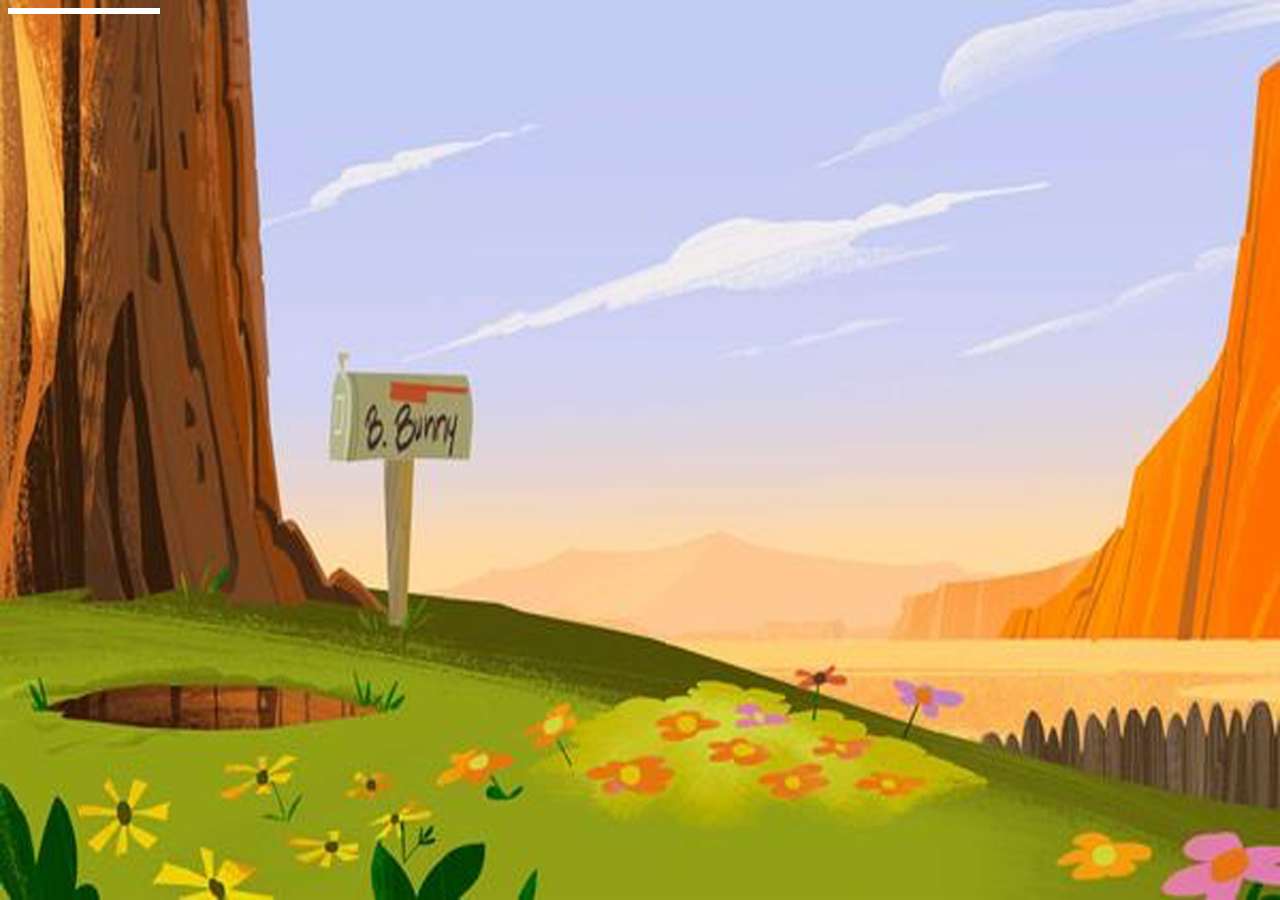
==== index.html @ 56e3a151 "Add margin between char cards.  Cards lose classes when moved" ====
<!DOCUMENT>
<html lang=en>
<head>
<link rel="stylesheet" href="https://maxcdn.bootstrapcdn.com/bootstrap/4.0.0-beta/css/bootstrap.min.css" integrity="sha384-/Y6pD6FV/Vv2HJnA6t+vslU6fwYXjCFtcEpHbNJ0lyAFsXTsjBbfaDjzALeQsN6M" crossorigin="anonymous">
<link rel ="stylesheet" href="assets/css/style.css">
<title>RPG</title>
</head>
<body>
        <script
        src="https://code.jquery.com/jquery-3.2.1.js"
        integrity="sha256-DZAnKJ/6XZ9si04Hgrsxu/8s717jcIzLy3oi35EouyE="
        crossorigin="anonymous"></script>

    <div class = "row">
        <div class ="col col-md-9" id = "left">
            <div class = "row" id = "row1">
                    <div class = "box0" id = "box00">
                    </div>
                    <div class = "box0" id = "box01">
                    </div>
                    <div class = "box0" id = "box02">
                    </div>
                    <div class = "box0" id = "box03">
                    </div>                                                                                                                  
            </div>
            <div class = "row" id = "row1">
                    <div class = "box1" id = "box10">
                    </div>  
                    <div class = "box1" id = "box11">
                    </div>
                    <div class = "box1" id = "box12">
                    </div>                                                       
                    <div class = "box1" id = "box13">
                    </div>                                                       
                    </div>
            <div class = "row" id = "row1">
                    <div class = "box2" id = "box20">
                    </div>
                    <div class = "box2" id = "box21">
                    </div>
                    <div class = "box2" id = "box22">
                    </div>                                                       
                    <div class = "box2" id = "box23">
                    </div>                                                       
                    </div>
                                </div>

        <div class ="col col-md-3" id = "right">
            <div class = "box3" id = "box33">
            </div>                                                       
    </div>
    </div>
    <script type="text/javascript" src="assets/javascript/game.js"></script>
    
</body>
</html>
---- assets/css/style.css ----
body {
    background-image: url( "../images/Wiki-background.jpg");
    background-size: 100% 100%;
}

.char {
    height: 128px;
    background-color: white;
    border: 2px solid black;
}

.box0 {
/   /* background-color: white;
    border: 3px solid black;
    color: black;  */
    padding: 0px 3px;
}
.box1 {
    /* background-color: red;
    border: 3px solid green;
    color: green; */
    padding: 0px 3px;
}
.box2 {
    /* background-color: black;
   border: 3px solid white;
    color: white; */
    padding: 0px 3px;
}
#box33{
    background-color: black;
    padding: 0px 3px;
    color: white;
    border: 3px solid white;
    width: 140px;
}

p{
    padding: 0px;
    text-align: center;
}
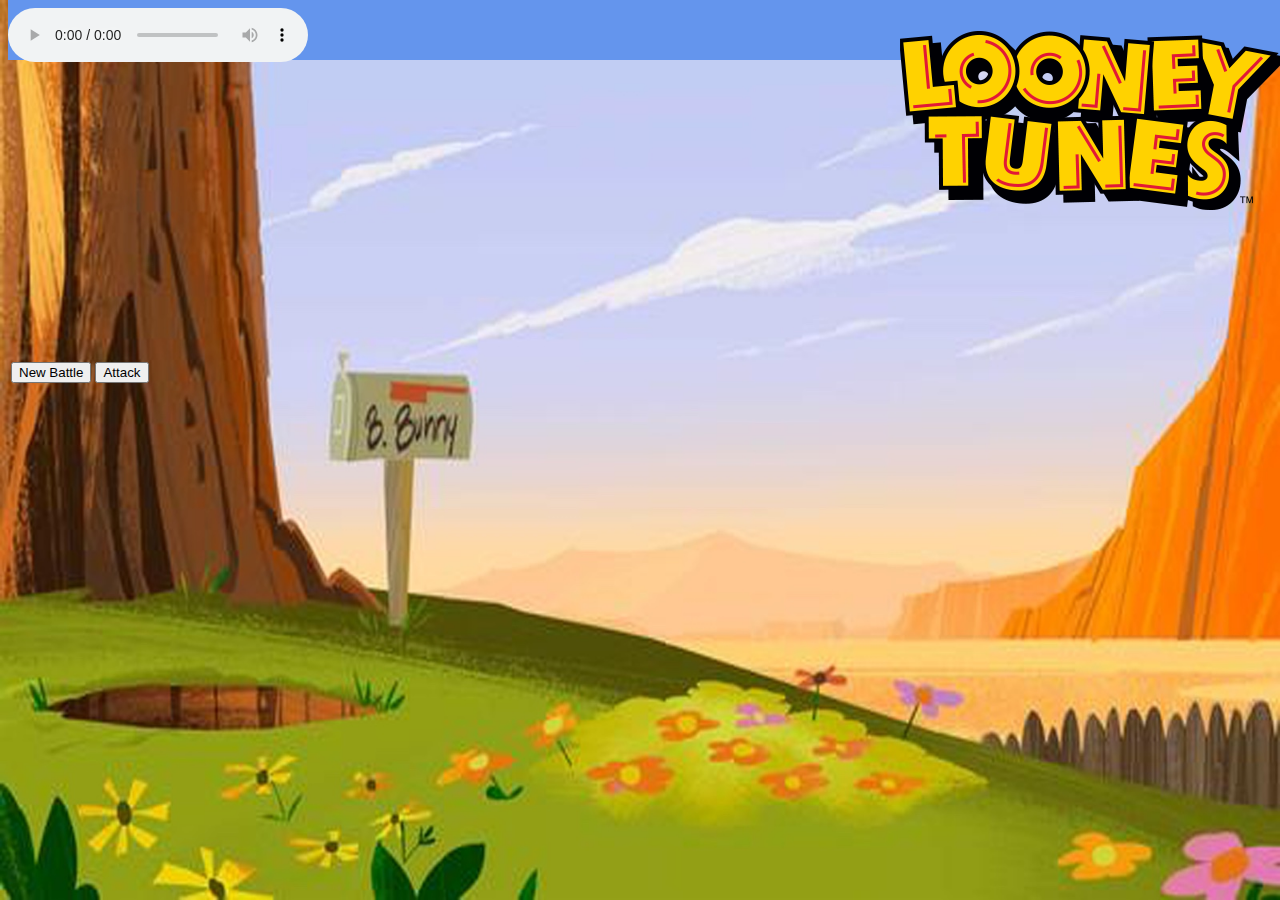
==== commit 8e7d6d97: "Add looney tunes music and title; Add functioning 'new battle' button" ====
--- a/index.html
+++ b/index.html
@@ -10,7 +10,16 @@
         src="https://code.jquery.com/jquery-3.2.1.js"
         integrity="sha256-DZAnKJ/6XZ9si04Hgrsxu/8s717jcIzLy3oi35EouyE="
         crossorigin="anonymous"></script>
+<header>  
+        <!-- <img src = "assets/images/looney-tunes.png" alt = "Looney Tunes" /> -->
+        <img src = "assets/images/show-logo-looneyTunes.png" alt = "Looney Tunes" />
+        <!-- <img src = "assets/images/Title_image.png" alt = "Looney Tunes" /> -->
+</header>
 
+<audio controls>
+        <source src="C:\Users\dhmof\Desktop\bootcamp\HomeWork\3week\RPG\RPGame\assets\images\looney_tunes_opening2.mp3" type="audio/mp3">
+      Looney tunes music
+</audio>
     <div class = "row">
         <div class ="col col-md-9" id = "left">
             <div class = "row" id = "row1">
@@ -43,11 +52,17 @@
                     <div class = "box2" id = "box23">
                     </div>                                                       
                     </div>
-                                </div>
+                </div>
 
         <div class ="col col-md-3" id = "right">
             <div class = "box3" id = "box33">
-            </div>                                                       
+                    <form>
+                        <button class= "btn btn-primary" id = "newbattle">New Battle</button>
+                        <button class= "btn btn-warning" id = "attack"> Attack</button>
+                    </form>
+                    <p id = "health"></p>
+                    <p id = "stats"></p>
+                </div>                                                       
     </div>
     </div>
     <script type="text/javascript" src="assets/javascript/game.js"></script>
--- a/assets/css/style.css
+++ b/assets/css/style.css
@@ -3,6 +3,18 @@
     background-size: 100% 100%;
 }
 
+header {
+    width: 100%;
+    height: 60px;
+    position: fixed;
+    top: 0px;
+    background-color: Cornflowerblue;
+    color: white;
+    text-shadow: 2px 2px black;
+    font-size: 36px;
+    text-align: right;
+    image-rendering: right;
+}   
 .char {
     height: 128px;
     background-color: white;
@@ -10,29 +22,24 @@
 }
 
 .box0 {
-/   /* background-color: white;
-    border: 3px solid black;
-    color: black;  */
     padding: 0px 3px;
 }
 .box1 {
-    /* background-color: red;
-    border: 3px solid green;
-    color: green; */
     padding: 0px 3px;
 }
 .box2 {
-    /* background-color: black;
-   border: 3px solid white;
-    color: white; */
     padding: 0px 3px;
+
+
 }
 #box33{
-    background-color: black;
+    position: relative;
+    top: 300px;
+    /* background-color: black;
+    border: 3px solid white;
+    width: 140px; */
     padding: 0px 3px;
     color: white;
-    border: 3px solid white;
-    width: 140px;
 }
 
 p{
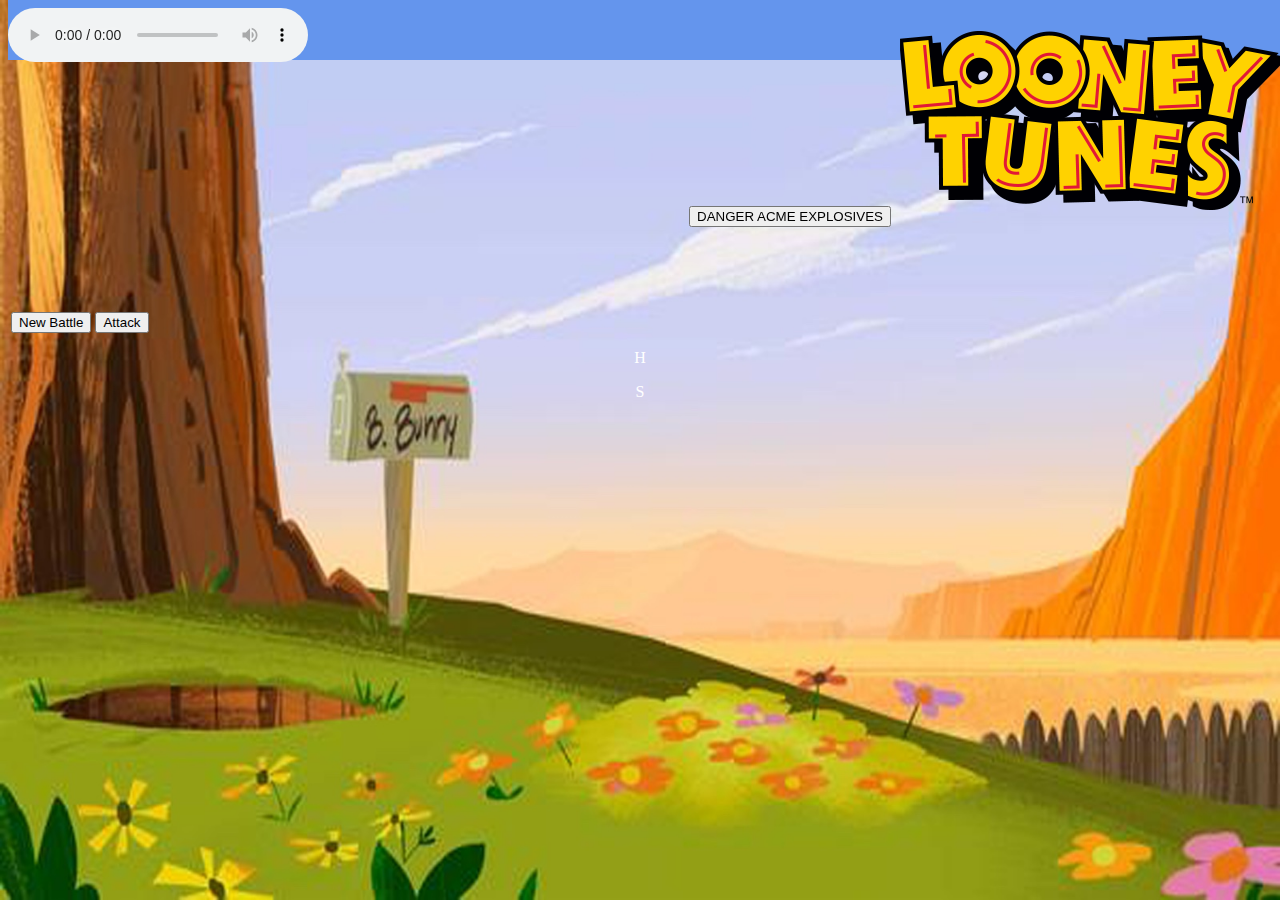
==== commit 90397efe: "Add start button.  Get rid of form around other buttons - attack is better" ====
--- a/index.html
+++ b/index.html
@@ -1,16 +1,17 @@
 <!DOCUMENT>
 <html lang=en>
 <head>
+        <script
+        src="https://code.jquery.com/jquery-3.2.1.js"
+        integrity="sha256-DZAnKJ/6XZ9si04Hgrsxu/8s717jcIzLy3oi35EouyE="
+        crossorigin="anonymous"></script>        
 <link rel="stylesheet" href="https://maxcdn.bootstrapcdn.com/bootstrap/4.0.0-beta/css/bootstrap.min.css" integrity="sha384-/Y6pD6FV/Vv2HJnA6t+vslU6fwYXjCFtcEpHbNJ0lyAFsXTsjBbfaDjzALeQsN6M" crossorigin="anonymous">
 <link rel ="stylesheet" href="assets/css/style.css">
 <title>RPG</title>
 </head>
 <body>
-        <script
-        src="https://code.jquery.com/jquery-3.2.1.js"
-        integrity="sha256-DZAnKJ/6XZ9si04Hgrsxu/8s717jcIzLy3oi35EouyE="
-        crossorigin="anonymous"></script>
 <header>  
+        <button class ="btn btn-danger" id="start">DANGER ACME EXPLOSIVES</button>
         <!-- <img src = "assets/images/looney-tunes.png" alt = "Looney Tunes" /> -->
         <img src = "assets/images/show-logo-looneyTunes.png" alt = "Looney Tunes" />
         <!-- <img src = "assets/images/Title_image.png" alt = "Looney Tunes" /> -->
@@ -56,13 +57,11 @@
 
         <div class ="col col-md-3" id = "right">
             <div class = "box3" id = "box33">
-                    <form>
-                        <button class= "btn btn-primary" id = "newbattle">New Battle</button>
-                        <button class= "btn btn-warning" id = "attack"> Attack</button>
-                    </form>
-                    <p id = "health"></p>
-                    <p id = "stats"></p>
-                </div>                                                       
+                <button class= "btn btn-primary" id = "newbattle">New Battle</button>
+                <button class= "btn btn-warning attack"> Attack</button>
+                <p id = "health">H</p>
+                <p id = "stats">S</p>
+            </div>                                                       
     </div>
     </div>
     <script type="text/javascript" src="assets/javascript/game.js"></script>
--- a/assets/css/style.css
+++ b/assets/css/style.css
@@ -34,7 +34,7 @@
 }
 #box33{
     position: relative;
-    top: 300px;
+    top: 250px;
     /* background-color: black;
     border: 3px solid white;
     width: 140px; */
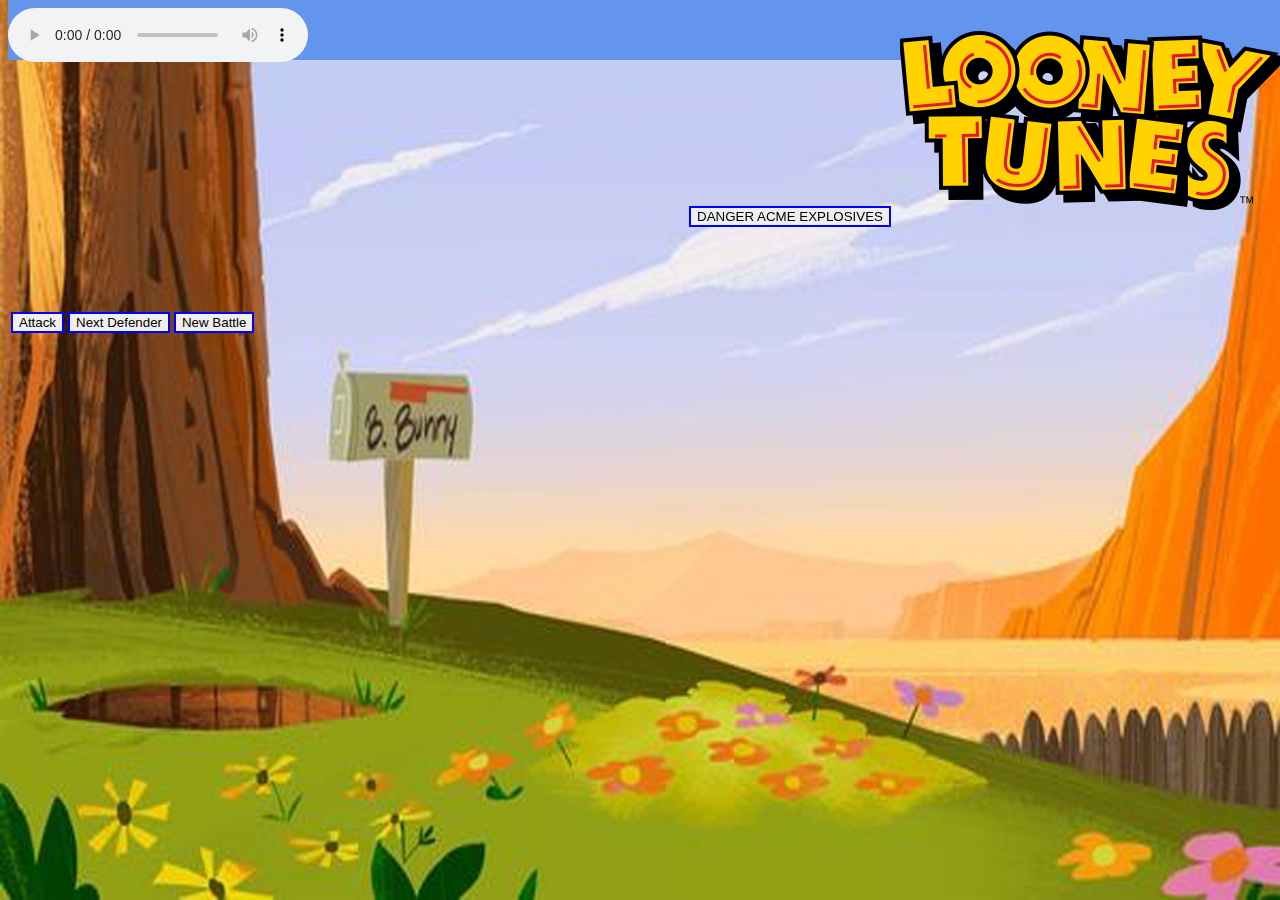
==== commit 3f9029d3: "Keep stats and set remainining defenders after win/loss" ====
--- a/index.html
+++ b/index.html
@@ -57,10 +57,12 @@
 
         <div class ="col col-md-3" id = "right">
             <div class = "box3" id = "box33">
+                <button class= "btn btn-warning attack"> Attack</button>
+                <button class= "btn btn-success next"> Next Defender</button>               
                 <button class= "btn btn-primary" id = "newbattle">New Battle</button>
-                <button class= "btn btn-warning attack"> Attack</button>
-                <p id = "health">H</p>
-                <p id = "stats">S</p>
+                <p id = "health"></p>
+                <p id = "defender"></p>
+                <p id = "stats"></p>
             </div>                                                       
     </div>
     </div>
--- a/assets/css/style.css
+++ b/assets/css/style.css
@@ -29,8 +29,10 @@
 }
 .box2 {
     padding: 0px 3px;
+}
 
-
+.btn{
+    border: 2px double blue;
 }
 #box33{
     position: relative;
@@ -46,3 +48,8 @@
     padding: 0px;
     text-align: center;
 }
+
+#health, #defender, #stats {
+    color: white;
+    background-color: cornflowerblue;
+}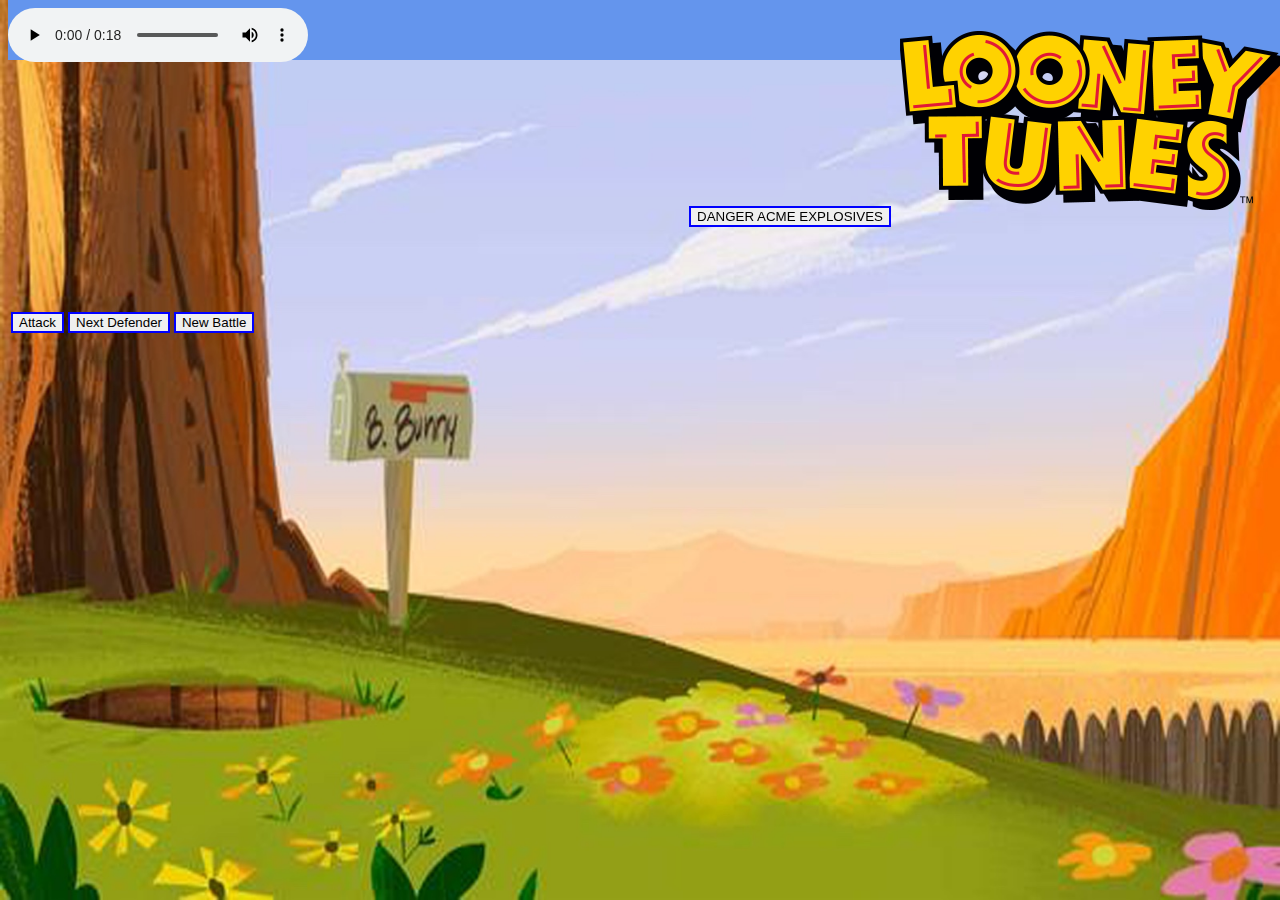
==== commit e8ce33a7: "fixed the audio file link" ====
--- a/index.html
+++ b/index.html
@@ -17,10 +17,13 @@
         <!-- <img src = "assets/images/Title_image.png" alt = "Looney Tunes" /> -->
 </header>
 
-<audio controls>
-        <source src="C:\Users\dhmof\Desktop\bootcamp\HomeWork\3week\RPG\RPGame\assets\images\looney_tunes_opening2.mp3" type="audio/mp3">
+<audio controls id="theme">
+        <source src="assets/images/looney_tunes_opening2.mp3" type="audio/mp3">
       Looney tunes music
 </audio>
+<!-- <button id="playAudio">Play Theme</button>
+<button id="pauseAudio">Pause Theme</button> -->
+
     <div class = "row">
         <div class ="col col-md-9" id = "left">
             <div class = "row" id = "row1">
@@ -53,7 +56,8 @@
                     <div class = "box2" id = "box23">
                     </div>                                                       
                     </div>
-                </div>
+         
+              </div>
 
         <div class ="col col-md-3" id = "right">
             <div class = "box3" id = "box33">
--- a/assets/css/style.css
+++ b/assets/css/style.css
@@ -34,8 +34,11 @@
 .btn{
     border: 2px double blue;
 }
+
+/* need relative position for animation */
+
 #box33{
-    position: relative;
+    position: relative; 
     top: 250px;
     /* background-color: black;
     border: 3px solid white;
